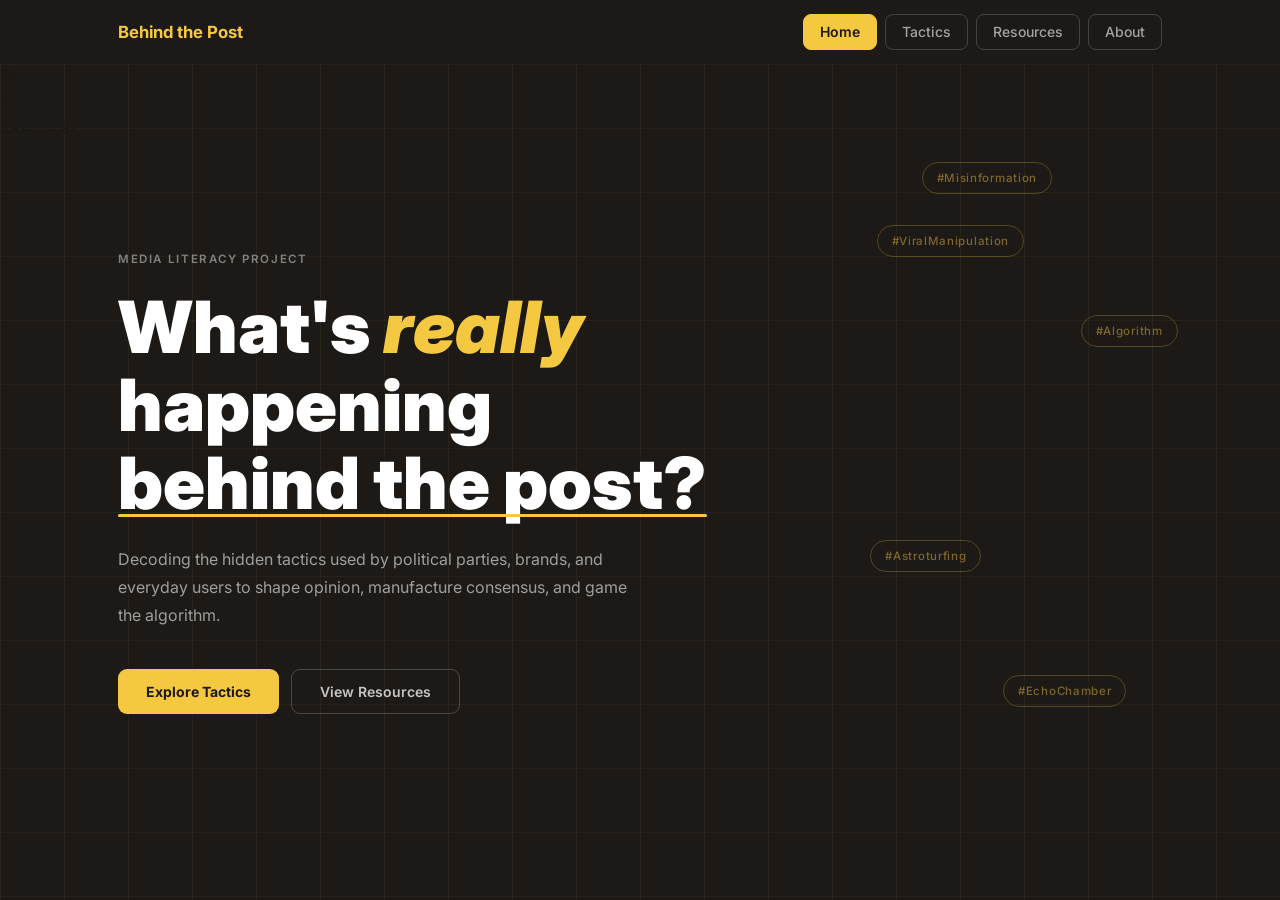
==== Behind the Post Website/index.html @ 604965be "Add files via upload" ====
<!DOCTYPE html>
<html lang="en">
<head>
  <meta charset="UTF-8" />
  <meta name="viewport" content="width=device-width, initial-scale=1.0" />
  <title>Behind the Post</title>
  <link rel="stylesheet" href="styles.css" />
  <link href="https://fonts.googleapis.com/css2?family=Playfair+Display:ital,wght@0,400;0,700;0,900;1,400&family=DM+Sans:wght@300;400;500&display=swap" rel="stylesheet" />
</head>
<body>

  <!-- NAV -->
  <nav class="nav" id="navbar">
    <div class="nav-inner">
      <a class="nav-logo" href="#" onclick="showPage('home')">
    </span> Behind the Post
      </a>
      <ul class="nav-links">
        <li><a href="#" class="nav-link active" data-page="home" onclick="showPage('home')">Home</a></li>
        <li><a href="#" class="nav-link" data-page="tactics" onclick="showPage('tactics')">Tactics</a></li>
        <li><a href="#" class="nav-link" data-page="resources" onclick="showPage('resources')">Resources</a></li>
        <li><a href="#" class="nav-link" data-page="resources" onclick="showPage('about')">About</a></li>
      </ul>
      <button class="hamburger" id="hamburger" onclick="toggleMenu()">
        <span></span><span></span><span></span>
      </button>
    </div>
    <ul class="mobile-menu" id="mobileMenu">
      <li><a href="#" onclick="showPage('home'); closeMenu()">Home</a></li>
      <li><a href="#" onclick="showPage('tactics'); closeMenu()">Tactics</a></li>
      <li><a href="#" onclick="showPage('resources'); closeMenu()">Resources</a></li>
    </ul>
  </nav>

  <!-- HOME PAGE -->
  <main id="page-home" class="page active">

    <section class="hero">
      <div class="hero-bg">
        <div class="grid-lines"></div>
        <div class="floating-tag tag1">#Misinformation</div>
        <div class="floating-tag tag2">#Algorithm</div>
        <div class="floating-tag tag3">#Astroturfing</div>
        <div class="floating-tag tag4">#EchoChamber</div>
        <div class="floating-tag tag5">#ViralManipulation</div>
      </div>
      <div class="hero-content">
        <div class="eyebrow">Media Literacy Project</div>
        <h1 class="hero-title">
          What's <em>really</em><br />happening
          <span class="underline-accent">behind the post?</span>
        </h1>
        <p class="hero-sub">
          Decoding the hidden tactics used by political parties, brands, and everyday
          users to shape opinion, manufacture consensus, and game the algorithm.
        </p>
        <div class="hero-cta">
          <button class="btn-primary" onclick="showPage('tactics')">Explore Tactics</button>
          <button class="btn-ghost" onclick="showPage('resources')">View Resources</button>
        </div>
---- Behind the Post Website/styles.css ----
@import url('https://fonts.googleapis.com/css2?family=Inter:ital,wght@0,400;0,500;0,600;0,700;0,900;1,700;1,900&display=swap');

:root {
  --bg:        #f0ede6;
  --surface:   #faf9f6;
  --ink:       #1c1917;
  --muted:     #78716c;
  --border:    #ddd9d2;
  --yellow:    #f5c842;
  --yellow-dk: #c49a10;
  --nav-h:     64px;
  --font:      'Inter', system-ui, sans-serif;
  --radius:    14px;
  --radius-sm: 9px;
}

/* ---- Reset ---- */
*, *::before, *::after { box-sizing: border-box; margin: 0; padding: 0; }
html { scroll-behavior: smooth; }

body {
  font-family: var(--font);
  background: var(--bg);
  color: var(--ink);
  font-size: 16px;
  line-height: 1.6;
  overflow-x: hidden;
}

a { color: inherit; text-decoration: none; }
button { cursor: pointer; border: none; background: none; font-family: var(--font); }
ul { list-style: none; }

.container {
  max-width: 1100px;
  margin: 0 auto;
  padding: 0 28px;
}

/* NAVIGATION */
.nav {
  position: fixed;
  top: 0; left: 0; right: 0;
  z-index: 100;
  background: #1c1917;
  border-bottom: none;
  height: var(--nav-h);
}

.nav-inner {
  max-width: 1100px;
  margin: 0 auto;
  padding: 0 28px;
  height: 100%;
  display: flex;
  align-items: center;
  justify-content: space-between;
}

.nav-logo {
  font-size: 1.05rem;
  font-weight: 700;
  color: var(--yellow);
  display: flex;
  align-items: center;
  gap: 8px;
}

.nav-links {
  display: flex;
  gap: 8px;
}

.nav-link {
  color: rgba(255,255,255,0.6);
  font-size: 0.875rem;
  font-weight: 500;
  padding: 6px 16px;
  height: auto;
  display: flex;
  align-items: center;
  border: 1px solid rgba(255,255,255,0.18);
  border-radius: 8px;
  transition: color 0.2s, border-color 0.2s, background 0.2s;
}

.nav-link:hover {
  color: #ffffff;
  border-color: rgba(255,255,255,0.4);
  background: rgba(255,255,255,0.07);
}

.nav-link.active {
  color: #1c1917;
  background: var(--yellow);
  border-color: var(--yellow);
  font-weight: 600;
}

/* "Behind the Post" featured nav link */
.nav-link--featured {
  color: var(--yellow);
  border-color: rgba(245, 200, 66, 0.4);
  font-weight: 600;
}

.nav-link--featured:hover {
  color: #1c1917;
  background: var(--yellow);
  border-color: var(--yellow);
}

/* Hamburger */
.hamburger {
  display: none;
  flex-direction: column;
  gap: 5px;
  padding: 4px;
}

.hamburger span {
  display: block;
  width: 22px;
  height: 2px;
  background: #ffffff;
  border-radius: 2px;
  transition: 0.3s;
}



/*  HERO */
.hero {
  min-height: 100vh;
  padding-top: var(--nav-h);
  background: #1c1917;
  display: flex;
  align-items: center;
  overflow: hidden;
  position: relative;
}

.hero-bg { position: absolute; inset: 0; pointer-events: none; }

.grid-lines {
  position: absolute;
  inset: 0;
  background-image:
    linear-gradient(rgba(245,200,66,0.05) 1px, transparent 1px),
    linear-gradient(90deg, rgba(245,200,66,0.05) 1px, transparent 1px);
  background-size: 64px 64px;
}

.floating-tag {
  position: absolute;
  font-size: 0.72rem;
  font-weight: 500;
  letter-spacing: 0.06em;
  padding: 6px 14px;
  border: 1px solid rgba(245,200,66,0.25);
  color: rgba(245,200,66,0.45);
  border-radius: 20px;
  animation: floatDrift 8s ease-in-out infinite;
}

.tag1 { top: 18%; left: 72%; animation-delay: 0s; }
.tag2 { top: 35%; right: 8%; animation-delay: 1.5s; }
.tag3 { top: 60%; left: 68%; animation-delay: 3s; }
.tag4 { top: 75%; right: 12%; animation-delay: 0.8s; }
.tag5 { top: 25%; right: 20%; animation-delay: 2.2s; }

@keyframes floatDrift {
  0%, 100% { transform: translateY(0px); opacity: 0.5; }
  50% { transform: translateY(-10px); opacity: 1; }
}

.hero-content {
  position: relative;
  z-index: 2;
  max-width: 680px;
  padding: 80px 28px;
  margin-left: max(28px, calc(50vw - 550px));
}

.eyebrow {
  font-size: 0.72rem;
  font-weight: 600;
  letter-spacing: 0.14em;
  text-transform: uppercase;
  color: rgba(255,255,255,0.45);
  margin-bottom: 20px;
}

.hero-title {
  font-size: clamp(2.6rem, 6vw, 4.5rem);
  font-weight: 900;
  line-height: 1.08;
  color: #ffffff;
  margin-bottom: 24px;
}

.hero-title em {
  font-style: italic;
  color: var(--yellow);
}

.underline-accent {
  display: inline-block;
  position: relative;
}

.underline-accent::after {
  content: '';
  position: absolute;
  bottom: 4px; left: 0; right: 0;
  height: 3px;
  background: var(--yellow);
  border-radius: 2px;
}

.hero-sub {
  color: rgba(255,255,255,0.58);
  font-size: 1rem;
  line-height: 1.75;
  max-width: 520px;
  margin-bottom: 40px;
}

.hero-cta { display: flex; gap: 12px; flex-wrap: wrap; }

.btn-primary {
  background: var(--yellow);
  color: #1c1917;
  padding: 13px 28px;
  font-size: 0.875rem;
  font-weight: 700;
  border-radius: var(--radius-sm);
  transition: background 0.2s, transform 0.15s;
}

.btn-primary:hover {
  background: #f0bb2a;
  transform: translateY(-1px);
}

.btn-ghost {
  background: transparent;
  color: rgba(255,255,255,0.75);
  padding: 13px 28px;
  font-size: 0.875rem;
  font-weight: 600;
  border: 1px solid rgba(255,255,255,0.2);
  border-radius: var(--radius-sm);
  transition: border-color 0.2s, background 0.2s;
}

.btn-ghost:hover {
  border-color: rgba(255,255,255,0.5);
  background: rgba(255,255,255,0.07);
}
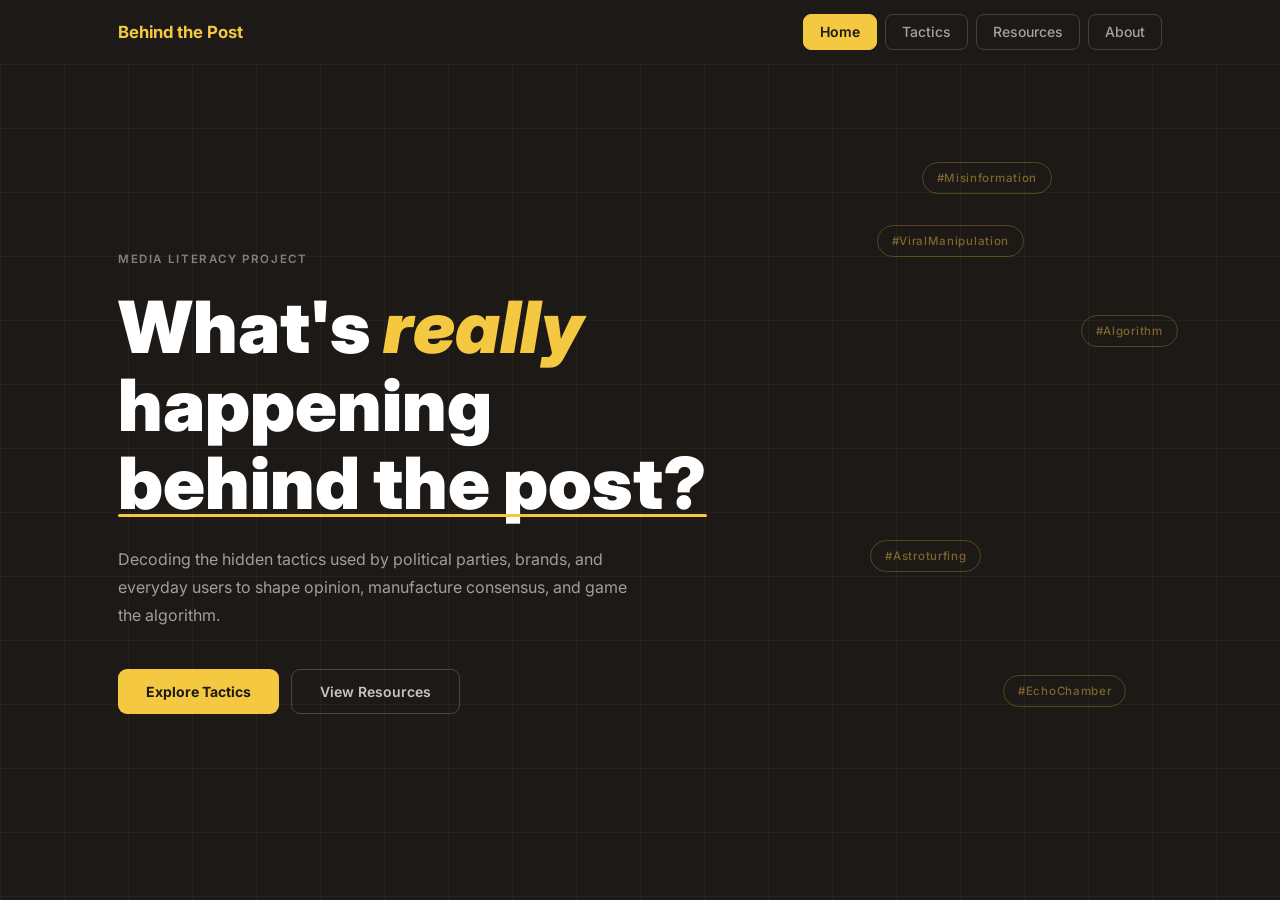
==== commit 236be91d: "Behind the Post Website with the resource page" ====
--- a/Behind the Post Website/index.html
+++ b/Behind the Post Website/index.html
@@ -1,3 +1,4 @@
+<!DOCTYPE html>
 <!DOCTYPE html>
 <html lang="en">
 <head>
@@ -12,23 +13,23 @@
   <!-- NAV -->
   <nav class="nav" id="navbar">
     <div class="nav-inner">
-      <a class="nav-logo" href="#" onclick="showPage('home')">
+      <a class="nav-logo" href="#" onclick="showPage('home', event)">
     </span> Behind the Post
       </a>
       <ul class="nav-links">
-        <li><a href="#" class="nav-link active" data-page="home" onclick="showPage('home')">Home</a></li>
-        <li><a href="#" class="nav-link" data-page="tactics" onclick="showPage('tactics')">Tactics</a></li>
-        <li><a href="#" class="nav-link" data-page="resources" onclick="showPage('resources')">Resources</a></li>
-        <li><a href="#" class="nav-link" data-page="resources" onclick="showPage('about')">About</a></li>
+        <li><a href="javascript:void(0)" class="nav-link active" data-page="home" onclick="showPage('home')">Home</a></li>
+        <li><a href="javascript:void(0)" class="nav-link" data-page="tactics" onclick="showPage('tactics')">Tactics</a></li>
+        <li><a href="javascript:void(0)" class="nav-link" data-page="resources" onclick="showPage('resources')">Resources</a></li>
+        <li><a href="javascript:void(0)" class="nav-link" data-page="about" onclick="showPage('about')">About</a></li>
       </ul>
       <button class="hamburger" id="hamburger" onclick="toggleMenu()">
         <span></span><span></span><span></span>
       </button>
     </div>
     <ul class="mobile-menu" id="mobileMenu">
-      <li><a href="#" onclick="showPage('home'); closeMenu()">Home</a></li>
-      <li><a href="#" onclick="showPage('tactics'); closeMenu()">Tactics</a></li>
-      <li><a href="#" onclick="showPage('resources'); closeMenu()">Resources</a></li>
+      <li><a href="#" onclick="showPage('home', event); closeMenu()">Home</a></li>
+      <li><a href="#" onclick="showPage('tactics', event); closeMenu()">Tactics</a></li>
+      <li><a href="#" onclick="showPage('resources', event); closeMenu()">Resources</a></li>
     </ul>
   </nav>
 
@@ -58,4 +59,218 @@
           <button class="btn-primary" onclick="showPage('tactics')">Explore Tactics</button>
           <button class="btn-ghost" onclick="showPage('resources')">View Resources</button>
         </div>
-      +      </div>
+    </section>
+
+  </main>
+
+  <!-- RESOURCES PAGE -->
+  <div id="page-resources" class="page">
+
+    <section class="res-hero">
+      <div class="container">
+        <div class="eyebrow" style="color:rgba(255,255,255,0.45);">Reading List</div>
+        <h1 class="res-hero-title">Further Reading</h1>
+        <p class="res-hero-sub">
+          Books, papers, and essays on memes, AI imagery, memetic warfare, and the politics of viral media.
+        </p>
+        <div class="res-filters">
+          <button class="res-filter-btn active" onclick="filterResources('all', this)">All</button>
+          <button class="res-filter-btn" onclick="filterResources('memes', this)">Memes &amp; Culture</button>
+          <button class="res-filter-btn" onclick="filterResources('ai', this)">AI &amp; Imagery</button>
+          <button class="res-filter-btn" onclick="filterResources('warfare', this)">Memetic Warfare</button>
+          <button class="res-filter-btn" onclick="filterResources('modern-politics', this)">Modern Politics</button>
+        </div>
+      </div>
+    </section>
+
+    <section class="res-list-section">
+      <div class="container">
+        <div class="res-grid" id="resGrid">
+
+          <!-- 1 -->
+          <article class="res-card" data-res-category="warfare">
+            <div class="res-card-inner">
+              <div class="res-meta">
+                <span class="res-tag tag-warfare">Memetic Warfare</span>
+              </div>
+              <h2 class="res-title">The Meme-ification of Warfare </h2>
+              <p class="res-author">Samantha Peacock</p>
+              <p class="res-desc">Key Quote "Memes function like modern-day propaganda posters—they carry strategic, targeted messages intended to manipulate or mislead users. Though often dismissed as harmless jokes, memes frequently contain coded messages and strategic framing beneath the humor. Repeated exposure to such propagandistic memes can distort reality, normalize aggression, and reinforce power imbalances. As a result, previously unacceptable ideas begin to feel commonplace, which reduces critical scrutiny of their meaning and impact."</p>
+              <div class="res-footer">
+                <span class="res-type">Academic Paper</span>
+                <a class="res-link" href="https://moritzlaw.osu.edu/sites/default/files/2026-04/Sam%20Peacock%20Blog.pdf" target="_blank" rel="noopener">Read it →</a>
+              </div>
+            </div>
+          </article>
+
+          <!-- 2 -->
+          <article class="res-card" data-res-category="memes">
+            <div class="res-card-inner">
+              <div class="res-meta">
+                <span class="res-tag tag-memes">Memes &amp; Culture</span>
+              </div>
+              <h2 class="res-title">The Function of Memes in Political Discourse</h2>
+              <p class="res-author">Glenn Anderau and Daniel Barbarrusa</p>
+              <p class="res-desc">The use of memes has become increasingly widespread in political discourse. However, there is a dearth of philosophical
+discussion on memes and their impact on political discourse. This paper addresses this gap in the literature and bridges the
+divide between the empirical and philosophical work on memes by offering a functionalist account which allows for a more
+in-depth analysis of the role memes play in political discourse.</p>
+              <div class="res-footer">
+                <span class="res-type">Acedmic Paper</span>
+                <a class="res-link" href="https://pmc.ncbi.nlm.nih.gov/articles/PMC11685264/" target="_blank" rel="noopener">Read it →</a>
+              </div>
+            </div>
+          </article>
+
+          <!-- 3 -->
+          <article class="res-card" data-res-category="modern-politics">
+            <div class="res-card-inner">
+              <div class="res-meta">
+                <span class="res-tag tag-modern-politics">Modern Politics</span>
+                <span class="res-year">2025</span>
+              </div>
+              <h2 class="res-title">Green party surging as Polanski’s social media strategy woos the young </h2>
+              <p class="res-author">Rachael Healy</p>
+              <p class="res-desc">Green Party membership has more than doubled, driven in part by its platform messaging on apps like TikTok</p>
+              <div class="res-footer">
+                <span class="res-type">Article</span>
+                <a class="res-link" href="https://observer.co.uk/news/politics/article/green-party-surging-as-polanskis-social-media-strategy-woos-the-young" target="_blank" rel="noopener">Read it →</a>
+              </div>
+            </div>
+          </article>
+
+          <!-- 4 -->
+          <article class="res-card" data-res-category="ai">
+            <div class="res-card-inner">
+              <div class="res-meta">
+                <span class="res-tag tag-ai">AI &amp; Imagery</span>
+              </div>
+              <h2 class="res-title">Memes vs. Machines
+Comparison of AI-generated Images vs. Traditional
+Memes in Right-Wing Social Media Discourse</h2>
+              <p class="res-author">Alex Petruk</p>
+              <p class="res-desc">Comparison of AI-generated Images vs. Traditional
+
+Memes in Right-Wing Social Media Discourse</p>
+              <div class="res-footer">
+                <span class="res-type">Academic Reading</span>
+                <a class="res-link" href="https://crossingsjournal.ca/index.php/crossings/article/view/324/119" target="_blank" rel="noopener">Learn more →</a>
+              </div>
+            </div>
+          </article>
+
+          <!-- 5 -->
+           <article class="res-card" data-res-category="warfare">
+            <div class="res-card-inner">
+              <div class="res-meta">
+                <span class="res-tag tag-warfare">Memetic Warfare</span>
+                <span class="res-year">2006</span>
+              </div>
+              <h2 class="res-title">In Evolutionary Psychology, Memes and the Origin of War, 2006</h2>
+              <p class="res-author">Keith Henson</p>
+              <p class="res-desc"> This paper combines evolutionary psychology and memetics to explain war as a species-typical behavior rooted in humanity's Stone Age past. Henson argues that population growth leading to resource scarcity—what he calls "looming privation"—activates an evolved behavioral "switch." This switch increases the spread of xenophobic or warlike memes (cultural ideas, beliefs), which synchronize groups to launch coordinated attacks on neighboring tribes.</p>
+              <div class="res-footer">
+                <span class="res-type">Academic Reading</span>
+                <a class="res-link" href="https://mitpress.mit.edu/9780262525435/memes-in-digital-culture/" target="_blank" rel="noopener">Find it →</a>
+              </div>
+            </div>
+          </article>
+
+          <!-- 6 -->
+          <article class="res-card" data-res-category="warfare">
+            <div class="res-card-inner">
+              <div class="res-meta">
+                <span class="res-tag tag-warfare">Memetic Warfare</span>
+                 <span class="res-year">2005</span>
+              </div>
+              <h2 class="res-title">Memetics: A Growth Industry in US Military Operations</h2>
+              <p class="res-author">Michael Prosse</p>
+              <p class="res-desc">The paper argues that future warfare must be fought in the "ideological spheres" of enemies and the undecided. It advocates for "weaponeering" memes—treating cultural ideas as transmittable units—as a primary tool to win this metaphysical fight, moving beyond traditional Information Operations (IO) and Psychological Operations (PsyOps)</p>
+              <div class="res-footer">
+                <span class="res-type">Academic Paper</span>
+                <a class="res-link" href="https://apps.dtic.mil/sti/pdfs/ADA507172.pdf" target="_blank" rel="noopener">Read it →</a>
+              </div>
+            </div>
+          </article>
+
+          <!-- 7 -->
+          <article class="res-card" data-res-category="ai">
+            <div class="res-card-inner">
+              <div class="res-meta">
+                <span class="res-tag tag-ai">AI &amp; Imagery</span>
+                <span class="res-year">2025</span>
+              </div>
+              <h2 class="res-title">The resonant slop machine: public diplomacy and strategic narratives
+in the age of artificial intelligence</h2>
+              <p class="res-author">Rhys Crilley1 and Robert A. Saunders</p>
+              <p class="res-desc">What does the rise of generative Artificial Intelligence and meme-driven political communication mean for public diplo-
+macy and strategic narratives? Using Donald Trump’s AI-generated “King Trump” fighter jet video (posted during the
+2025 “No Kings” protests) as a jumping off point, we explore how AI slop and “shitposting” destabilize the communi-
+cative foundations of public diplomacy and international order.</p>
+              <div class="res-footer">
+                <span class="res-type">Academic Paper</span>
+                <a class="res-link" href="https://link.springer.com/article/10.1057/s41254-025-00419-z" target="_blank" rel="noopener">Read it</a>
+              </div>
+            </div>
+          </article>
+
+          <!-- 8 -->
+          <article class="res-card" data-res-category="modern-politics">
+            <div class="res-card-inner">
+              <div class="res-meta">
+                <span class="res-tag tag-modern-politics">Modern Politics</span>
+                <span class="res-year">2016</span>
+              </div>
+              <h2 class="res-title">Zack Polanski is Britain’s first digital-native party leader</h2>
+              <p class="res-author"></p>
+              <p class="res-desc">A globe-spanning investigation into 21st-century information warfare — from Russian troll farms to Filipino Facebook armies. Pomerantsev shows how modern disinformation doesn't seek to convince, but to overwhelm: flooding the zone with noise until truth becomes unnavigable.</p>
+              <div class="res-footer">
+                <span class="res-type">Article</span>
+                <a class="res-link" href="https://www.economist.com/britain/2026/04/28/zack-polanski-is-britains-first-digital-native-party-leader" target="_blank" rel="noopener">Find it →</a>
+              </div>
+            </div>
+          </article>
+
+          <!-- 9 -->
+          <article class="res-card" data-res-category="memes">
+            <div class="res-card-inner">
+              <div class="res-meta">
+                <span class="res-tag tag-memes">Memes &amp; Culture</span>
+                <span class="res-year">2021</span>
+              </div>
+              <h2 class="res-title">Messy on the inside: internet memes as mapping tools of everyday life</h2>
+              <p class="res-author">Sulafa Zidani </p>
+              <p class="res-desc">This paper presents the first systematic analysis of memes created by Palestinians in Israel. An analysis of 150 memes reveals how memes are used to reflect on and intervene in Palestinian youths’ navigation of life in mixed cities under prolonged war and colonialism. I analyze these memes at three different levels: global popular culture and politics, in relation to the Israeli State, and Palestinian in-group dynamics.</p>
+              <div class="res-footer">
+                <span class="res-type">Academic Paper</span>
+                <a class="res-link" href="https://www.tandfonline.com/doi/full/10.1080/1369118X.2021.1974519#abstract" target="_blank" rel="noopener">Read it →</a>
+              </div>
+            </div>
+          </article>
+
+          <!-- 10 -->
+          <article class="res-card" data-res-category="warfare">
+            <div class="res-card-inner">
+              <div class="res-meta">
+                <span class="res-tag tag-warfare">Memetic Warfare</span>
+              </div>
+              <h2 class="res-title">It's time to embrace memetic warfare</h2>
+              <p class="res-author">Jeff Giesea</p>
+              <p class="res-desc"> ‘The best way to counter ISIS is to unleash an army of trolls on them’, Charles C. Johnson joked over beers last spring. ‘I could totally mess with their recruiting and propaganda.’ Johnson is known as one of the Internet’s biggest trolls, the social media equivalent of an annoying gadfly or guerrilla warrior, depending on one’s perspective. He’s been banned from Twitter and is alleged to have spearheaded the rumors that triggered the downfall of the all-but-certain Speaker of the House of Representatives, third in line for the American presidency.</p>
+              <div class="res-footer">
+                <span class="res-type">Academic Reading</span>
+                <a class="res-link" href="https://stratcomcoe.org/cuploads/pfiles/jeff_gisea.pdf" target="_blank" rel="noopener">Read it →</a>
+              </div>
+            </div>
+          </article>
+
+        </div><!-- /res-grid -->
+      </div>
+    </section>
+
+  </div>
+
+  <script src="script.js"></script>
+</body>
+</html>
--- a/Behind the Post Website/styles.css
+++ b/Behind the Post Website/styles.css
@@ -260,3 +260,198 @@
 }
 
 
+
+/* ---- Page system ---- */
+.page { display: none; }
+.page.active { display: block; }
+
+/* ---- Resources Hero ---- */
+.res-hero {
+  background: #1c1917;
+  padding: calc(var(--nav-h) + 60px) 0 56px;
+  border-bottom: 1px solid rgba(245,200,66,0.12);
+}
+
+.res-hero-title {
+  font-size: clamp(2rem, 5vw, 3.2rem);
+  font-weight: 900;
+  color: #ffffff;
+  margin-bottom: 16px;
+  line-height: 1.1;
+}
+
+.res-hero-sub {
+  color: rgba(255,255,255,0.5);
+  font-size: 1rem;
+  max-width: 520px;
+  line-height: 1.7;
+  margin-bottom: 36px;
+}
+
+.res-filters {
+  display: flex;
+  flex-wrap: wrap;
+  gap: 8px;
+}
+
+.res-filter-btn {
+  font-size: 0.8rem;
+  font-weight: 500;
+  padding: 6px 16px;
+  border-radius: 20px;
+  border: 1px solid rgba(255,255,255,0.18);
+  color: rgba(255,255,255,0.55);
+  background: transparent;
+  cursor: pointer;
+  transition: all 0.18s;
+}
+
+.res-filter-btn:hover {
+  border-color: rgba(245,200,66,0.5);
+  color: var(--yellow);
+}
+
+.res-filter-btn.active {
+  background: var(--yellow);
+  border-color: var(--yellow);
+  color: #1c1917;
+  font-weight: 700;
+}
+
+/* ---- Resources List ---- */
+.res-list-section {
+  padding: 60px 0 80px;
+  background: var(--bg);
+}
+
+.res-grid {
+  display: grid;
+  grid-template-columns: repeat(auto-fill, minmax(320px, 1fr));
+  gap: 24px;
+}
+
+.res-card {
+  background: var(--surface);
+  border: 1px solid var(--border);
+  border-radius: var(--radius);
+  transition: transform 0.2s, box-shadow 0.2s, border-color 0.2s;
+  overflow: hidden;
+}
+
+.res-card:hover {
+  transform: translateY(-3px);
+  border-color: #c9c4bc;
+  box-shadow: 0 8px 32px rgba(0,0,0,0.08);
+}
+
+.res-card.hidden { display: none; }
+
+.res-card-inner {
+  padding: 28px;
+  display: flex;
+  flex-direction: column;
+  height: 100%;
+}
+
+.res-meta {
+  display: flex;
+  align-items: center;
+  justify-content: space-between;
+  margin-bottom: 16px;
+}
+
+.res-tag {
+  font-size: 0.68rem;
+  font-weight: 700;
+  letter-spacing: 0.08em;
+  text-transform: uppercase;
+  padding: 4px 10px;
+  border-radius: 20px;
+}
+
+.tag-memes          { background: #fef3c7; color: #92400e; }
+.tag-warfare        { background: #fee2e2; color: #991b1b; }
+.tag-ai             { background: #ede9fe; color: #5b21b6; }
+.tag-theory         { background: #d1fae5; color: #065f46; }
+.tag-modern-politics { background: #dbeafe; color: #1e40af; }
+
+.res-year {
+  font-size: 0.78rem;
+  font-weight: 600;
+  color: var(--muted);
+}
+
+.res-title {
+  font-size: 1.1rem;
+  font-weight: 700;
+  color: var(--ink);
+  margin-bottom: 4px;
+  line-height: 1.35;
+}
+
+.res-author {
+  font-size: 0.82rem;
+  font-weight: 500;
+  color: var(--muted);
+  margin-bottom: 14px;
+}
+
+.res-desc {
+  font-size: 0.88rem;
+  line-height: 1.7;
+  color: #4a4540;
+  flex: 1;
+  margin-bottom: 20px;
+}
+
+.res-footer {
+  display: flex;
+  align-items: center;
+  justify-content: space-between;
+  padding-top: 16px;
+  border-top: 1px solid var(--border);
+}
+
+.res-type {
+  font-size: 0.78rem;
+  color: var(--muted);
+  font-weight: 500;
+}
+
+.res-link {
+  font-size: 0.82rem;
+  font-weight: 700;
+  color: var(--yellow-dk);
+  text-decoration: none;
+  transition: color 0.15s;
+}
+
+.res-link:hover {
+  color: var(--ink);
+}
+
+/* Hamburger mobile menu */
+.mobile-menu {
+  display: none;
+  flex-direction: column;
+  background: #1c1917;
+  padding: 12px 28px 16px;
+  gap: 4px;
+}
+
+.mobile-menu a {
+  color: rgba(255,255,255,0.7);
+  font-size: 0.9rem;
+  padding: 8px 0;
+  display: block;
+  border-bottom: 1px solid rgba(255,255,255,0.07);
+}
+
+.mobile-menu.open { display: flex; }
+
+@media (max-width: 680px) {
+  .nav-links { display: none; }
+  .hamburger { display: flex; }
+  .res-grid { grid-template-columns: 1fr; }
+  .res-hero { padding-top: calc(var(--nav-h) + 36px); }
+}
